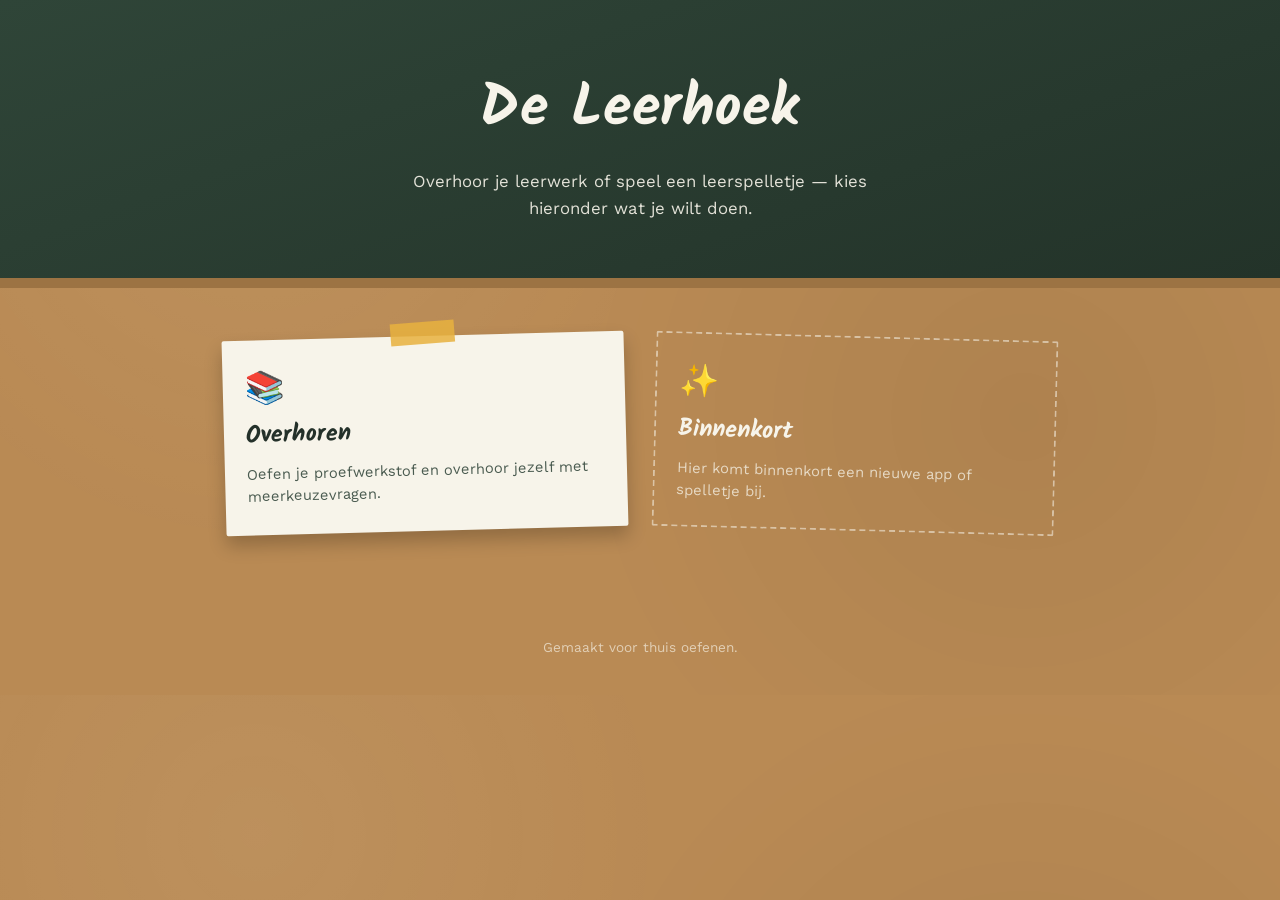
==== index.html @ abf98d05 "Add files via upload" ====
<!DOCTYPE html>
<html lang="nl">
<head>
<meta charset="UTF-8">
<meta name="viewport" content="width=device-width, initial-scale=1">
<title>De Leerhoek</title>
<link rel="preconnect" href="https://fonts.googleapis.com">
<link rel="preconnect" href="https://fonts.gstatic.com" crossorigin>
<link href="https://fonts.googleapis.com/css2?family=Kalam:wght@400;700&family=Work+Sans:wght@400;500;600&display=swap" rel="stylesheet">
<style>
  :root{
    --board-green:#2f4538;
    --board-green-dark:#233329;
    --chalk:#f7f4ea;
    --pencil-yellow:#e8b23f;
    --pencil-red:#c1453c;
    --wood:#b98a54;
    --wood-dark:#9c7343;
    --ink:#24312a;
  }
  *{box-sizing:border-box;}
  body{
    margin:0;
    font-family:'Work Sans', sans-serif;
    background:var(--wood);
    color:var(--ink);
    background-image:
      radial-gradient(circle at 20% 20%, rgba(255,255,255,0.05) 0, transparent 35%),
      radial-gradient(circle at 80% 60%, rgba(0,0,0,0.06) 0, transparent 40%);
  }
  header.hero{
    background:var(--board-green);
    background-image:linear-gradient(160deg, var(--board-green) 0%, var(--board-green-dark) 100%);
    color:var(--chalk);
    padding:64px 24px 56px;
    text-align:center;
    border-bottom:10px solid var(--wood-dark);
  }
  header.hero h1{
    font-family:'Kalam', cursive;
    font-weight:700;
    font-size:clamp(2.4rem, 6vw, 3.6rem);
    margin:0 0 12px;
    letter-spacing:0.5px;
  }
  header.hero p{
    font-size:1.05rem;
    max-width:460px;
    margin:0 auto;
    line-height:1.6;
    opacity:0.9;
  }
  main{
    max-width:880px;
    margin:0 auto;
    padding:48px 24px 80px;
  }
  .board{
    display:grid;
    grid-template-columns:repeat(auto-fit, minmax(220px, 1fr));
    gap:36px 28px;
  }
  .card{
    position:relative;
    display:block;
    background:var(--chalk);
    text-decoration:none;
    color:var(--ink);
    padding:28px 22px 24px;
    border-radius:2px;
    box-shadow:0 10px 18px rgba(0,0,0,0.22);
    transition:transform 0.15s ease, box-shadow 0.15s ease;
  }
  .card:nth-child(odd){ transform:rotate(-1.5deg); }
  .card:nth-child(even){ transform:rotate(1.5deg); }
  .card:hover{
    transform:rotate(0deg) translateY(-4px);
    box-shadow:0 16px 24px rgba(0,0,0,0.28);
  }
  .card::before{
    content:"";
    position:absolute;
    top:-14px;
    left:50%;
    transform:translateX(-50%) rotate(-3deg);
    width:64px;
    height:22px;
    background:var(--pencil-yellow);
    opacity:0.85;
  }
  .card:nth-child(even)::before{
    background:var(--pencil-red);
    transform:translateX(-50%) rotate(3deg);
  }
  .card .icon{
    font-size:2rem;
    display:block;
    margin-bottom:10px;
  }
  .card h2{
    font-family:'Kalam', cursive;
    font-size:1.5rem;
    margin:0 0 8px;
  }
  .card p{
    margin:0;
    font-size:0.92rem;
    line-height:1.5;
    color:#4a5b50;
  }
  .card.placeholder{
    background:transparent;
    border:2px dashed rgba(247,244,234,0.55);
    box-shadow:none;
    color:var(--chalk);
  }
  .card.placeholder::before{ display:none; }
  .card.placeholder h2{ color:var(--chalk); }
  .card.placeholder p{ color:rgba(247,244,234,0.75); }
  footer{
    text-align:center;
    padding:28px 24px 40px;
    color:rgba(247,244,234,0.65);
    font-size:0.85rem;
  }
</style>
</head>
<body>

<header class="hero">
  <h1>De Leerhoek</h1>
  <p>Overhoor je leerwerk of speel een leerspelletje — kies hieronder wat je wilt doen.</p>
</header>

<main>
  <div class="board">
    <a class="card" href="overhoren-mc.html">
      <span class="icon">📚</span>
      <h2>Overhoren</h2>
      <p>Oefen je proefwerkstof en overhoor jezelf met meerkeuzevragen.</p>
    </a>

    <div class="card placeholder">
      <span class="icon">✨</span>
      <h2>Binnenkort</h2>
      <p>Hier komt binnenkort een nieuwe app of spelletje bij.</p>
    </div>
  </div>
</main>

<footer>
  Gemaakt voor thuis oefenen.
</footer>

</body>
</html>
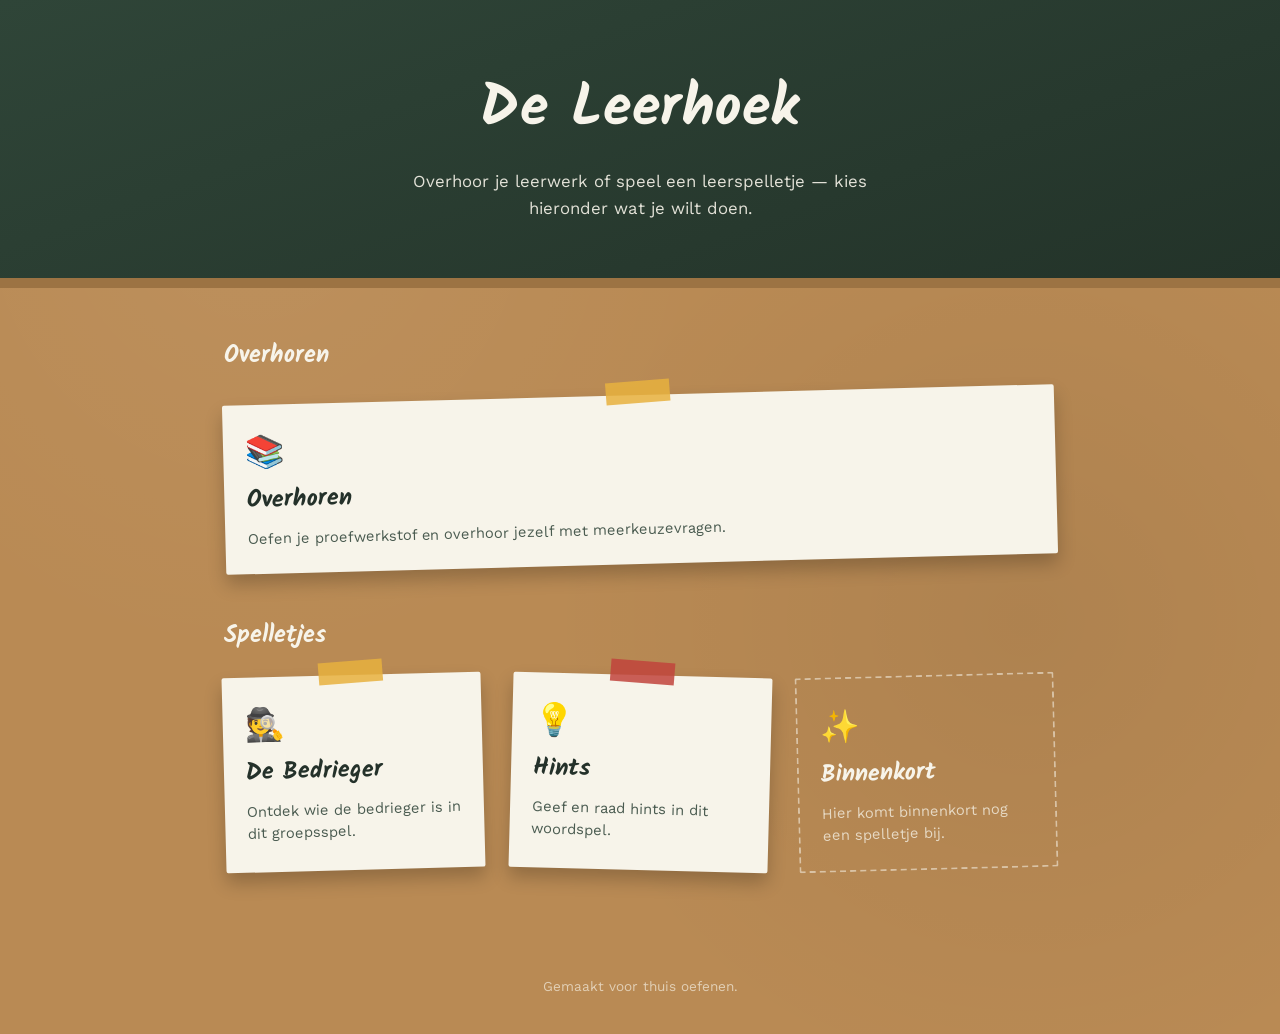
==== commit 350214bf: "Add files via upload Spelletjes erbij" ====
--- a/index.html
+++ b/index.html
@@ -117,6 +117,13 @@
   .card.placeholder::before{ display:none; }
   .card.placeholder h2{ color:var(--chalk); }
   .card.placeholder p{ color:rgba(247,244,234,0.75); }
+  .section-title{
+    font-family:'Kalam', cursive;
+    color:var(--chalk);
+    font-size:1.5rem;
+    margin:0 0 20px;
+  }
+  .section + .section{ margin-top:52px; }
   footer{
     text-align:center;
     padding:28px 24px 40px;
@@ -133,17 +140,37 @@
 </header>
 
 <main>
-  <div class="board">
-    <a class="card" href="overhoren-mc.html">
-      <span class="icon">📚</span>
-      <h2>Overhoren</h2>
-      <p>Oefen je proefwerkstof en overhoor jezelf met meerkeuzevragen.</p>
-    </a>
+  <div class="section">
+    <h2 class="section-title">Overhoren</h2>
+    <div class="board">
+      <a class="card" href="overhoren-mc.html">
+        <span class="icon">📚</span>
+        <h2>Overhoren</h2>
+        <p>Oefen je proefwerkstof en overhoor jezelf met meerkeuzevragen.</p>
+      </a>
+    </div>
+  </div>
 
-    <div class="card placeholder">
-      <span class="icon">✨</span>
-      <h2>Binnenkort</h2>
-      <p>Hier komt binnenkort een nieuwe app of spelletje bij.</p>
+  <div class="section">
+    <h2 class="section-title">Spelletjes</h2>
+    <div class="board">
+      <a class="card" href="de-bedrieger.html">
+        <span class="icon">🕵️</span>
+        <h2>De Bedrieger</h2>
+        <p>Ontdek wie de bedrieger is in dit groepsspel.</p>
+      </a>
+
+      <a class="card" href="hints.html">
+        <span class="icon">💡</span>
+        <h2>Hints</h2>
+        <p>Geef en raad hints in dit woordspel.</p>
+      </a>
+
+      <div class="card placeholder">
+        <span class="icon">✨</span>
+        <h2>Binnenkort</h2>
+        <p>Hier komt binnenkort nog een spelletje bij.</p>
+      </div>
     </div>
   </div>
 </main>
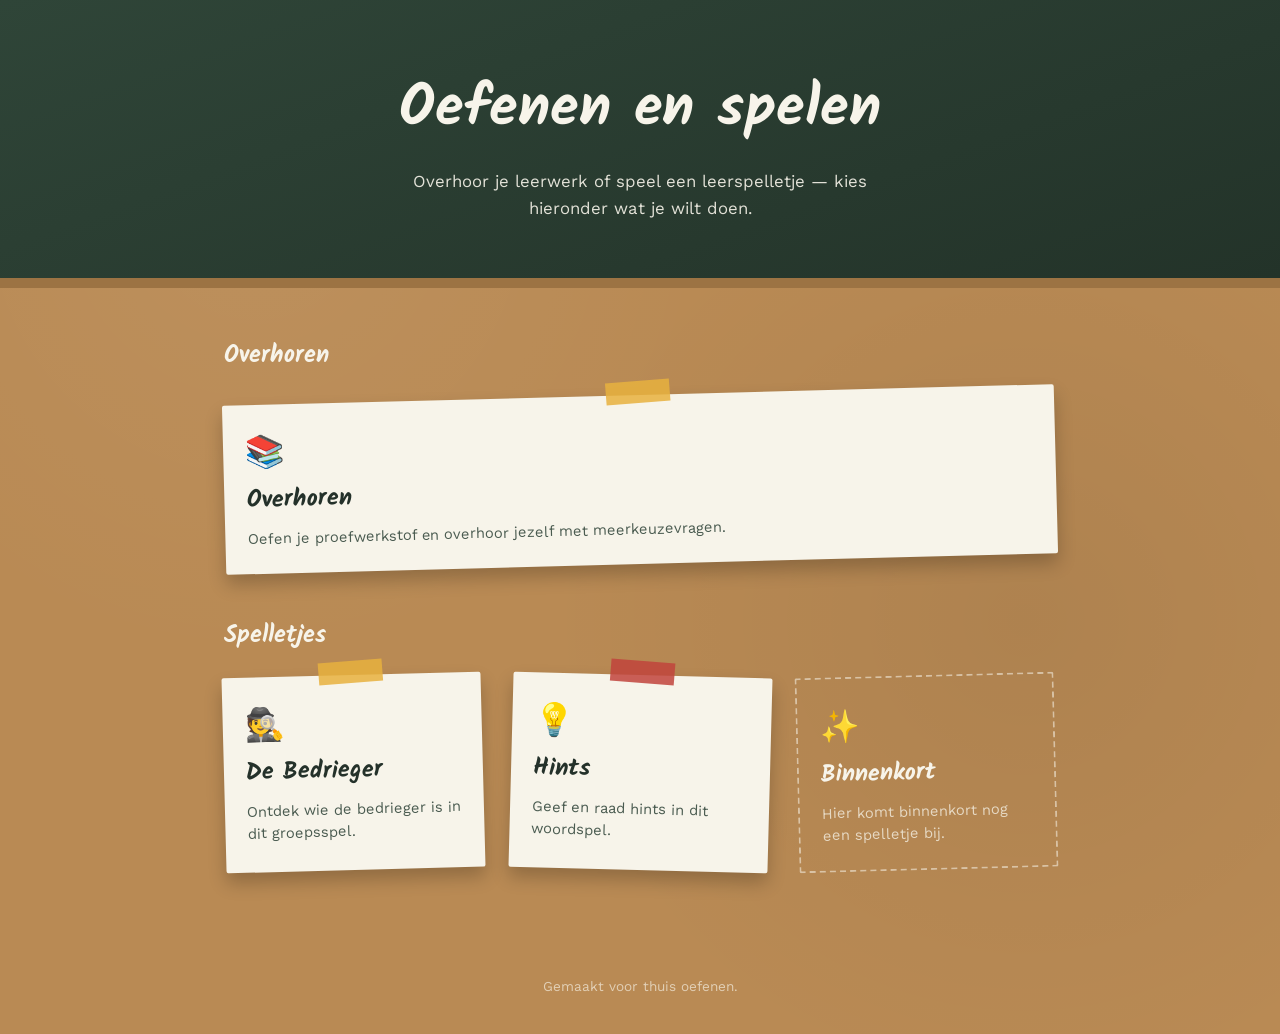
==== commit cd71008a: "Update index.html" ====
--- a/index.html
+++ b/index.html
@@ -3,7 +3,7 @@
 <head>
 <meta charset="UTF-8">
 <meta name="viewport" content="width=device-width, initial-scale=1">
-<title>De Leerhoek</title>
+<title>Oefenen en spelen</title>
 <link rel="preconnect" href="https://fonts.googleapis.com">
 <link rel="preconnect" href="https://fonts.gstatic.com" crossorigin>
 <link href="https://fonts.googleapis.com/css2?family=Kalam:wght@400;700&family=Work+Sans:wght@400;500;600&display=swap" rel="stylesheet">
@@ -135,7 +135,7 @@
 <body>
 
 <header class="hero">
-  <h1>De Leerhoek</h1>
+  <h1>Oefenen en spelen</h1>
   <p>Overhoor je leerwerk of speel een leerspelletje — kies hieronder wat je wilt doen.</p>
 </header>
 
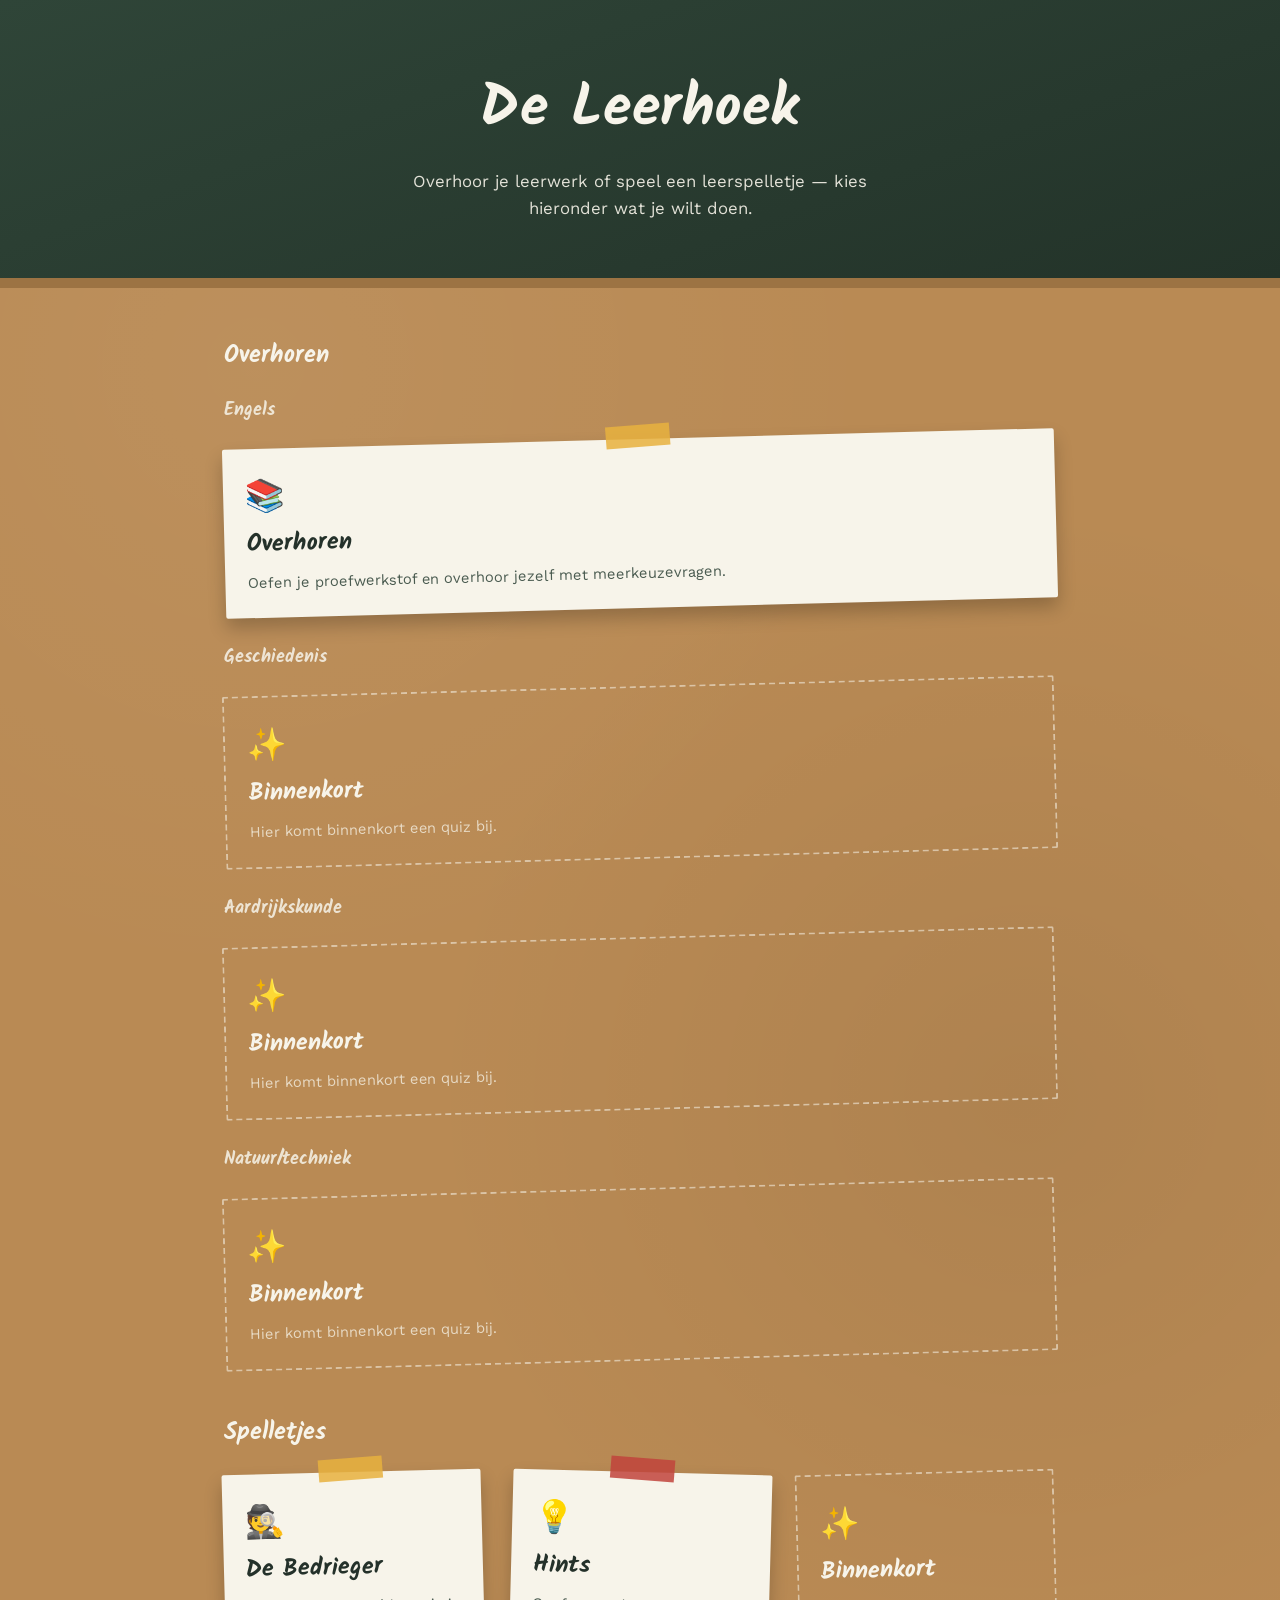
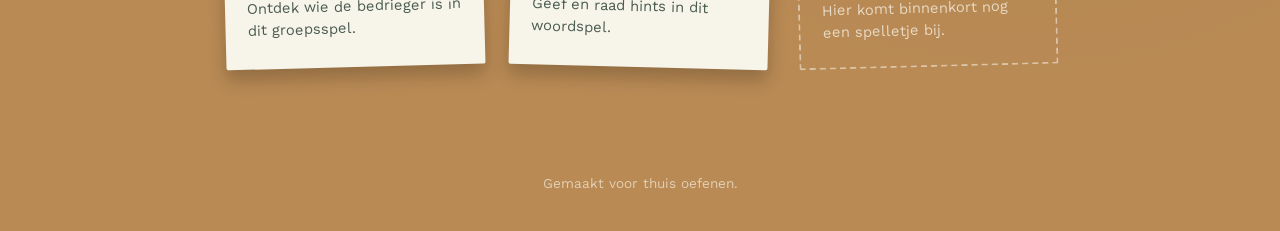
==== commit a218c477: "Add files via upload" ====
--- a/index.html
+++ b/index.html
@@ -3,7 +3,7 @@
 <head>
 <meta charset="UTF-8">
 <meta name="viewport" content="width=device-width, initial-scale=1">
-<title>Oefenen en spelen</title>
+<title>De Leerhoek</title>
 <link rel="preconnect" href="https://fonts.googleapis.com">
 <link rel="preconnect" href="https://fonts.gstatic.com" crossorigin>
 <link href="https://fonts.googleapis.com/css2?family=Kalam:wght@400;700&family=Work+Sans:wght@400;500;600&display=swap" rel="stylesheet">
@@ -124,6 +124,14 @@
     margin:0 0 20px;
   }
   .section + .section{ margin-top:52px; }
+  .subject-title{
+    font-family:'Kalam', cursive;
+    color:var(--chalk);
+    font-size:1.15rem;
+    opacity:0.85;
+    margin:0 0 14px;
+  }
+  .subject + .subject{ margin-top:34px; }
   footer{
     text-align:center;
     padding:28px 24px 40px;
@@ -135,19 +143,56 @@
 <body>
 
 <header class="hero">
-  <h1>Oefenen en spelen</h1>
+  <h1>De Leerhoek</h1>
   <p>Overhoor je leerwerk of speel een leerspelletje — kies hieronder wat je wilt doen.</p>
 </header>
 
 <main>
   <div class="section">
     <h2 class="section-title">Overhoren</h2>
-    <div class="board">
-      <a class="card" href="overhoren-mc.html">
-        <span class="icon">📚</span>
-        <h2>Overhoren</h2>
-        <p>Oefen je proefwerkstof en overhoor jezelf met meerkeuzevragen.</p>
-      </a>
+
+    <div class="subject">
+      <h3 class="subject-title">Engels</h3>
+      <div class="board">
+        <a class="card" href="overhoren-mc.html">
+          <span class="icon">📚</span>
+          <h2>Overhoren</h2>
+          <p>Oefen je proefwerkstof en overhoor jezelf met meerkeuzevragen.</p>
+        </a>
+      </div>
+    </div>
+
+    <div class="subject">
+      <h3 class="subject-title">Geschiedenis</h3>
+      <div class="board">
+        <div class="card placeholder">
+          <span class="icon">✨</span>
+          <h2>Binnenkort</h2>
+          <p>Hier komt binnenkort een quiz bij.</p>
+        </div>
+      </div>
+    </div>
+
+    <div class="subject">
+      <h3 class="subject-title">Aardrijkskunde</h3>
+      <div class="board">
+        <div class="card placeholder">
+          <span class="icon">✨</span>
+          <h2>Binnenkort</h2>
+          <p>Hier komt binnenkort een quiz bij.</p>
+        </div>
+      </div>
+    </div>
+
+    <div class="subject">
+      <h3 class="subject-title">Natuur/techniek</h3>
+      <div class="board">
+        <div class="card placeholder">
+          <span class="icon">✨</span>
+          <h2>Binnenkort</h2>
+          <p>Hier komt binnenkort een quiz bij.</p>
+        </div>
+      </div>
     </div>
   </div>
 
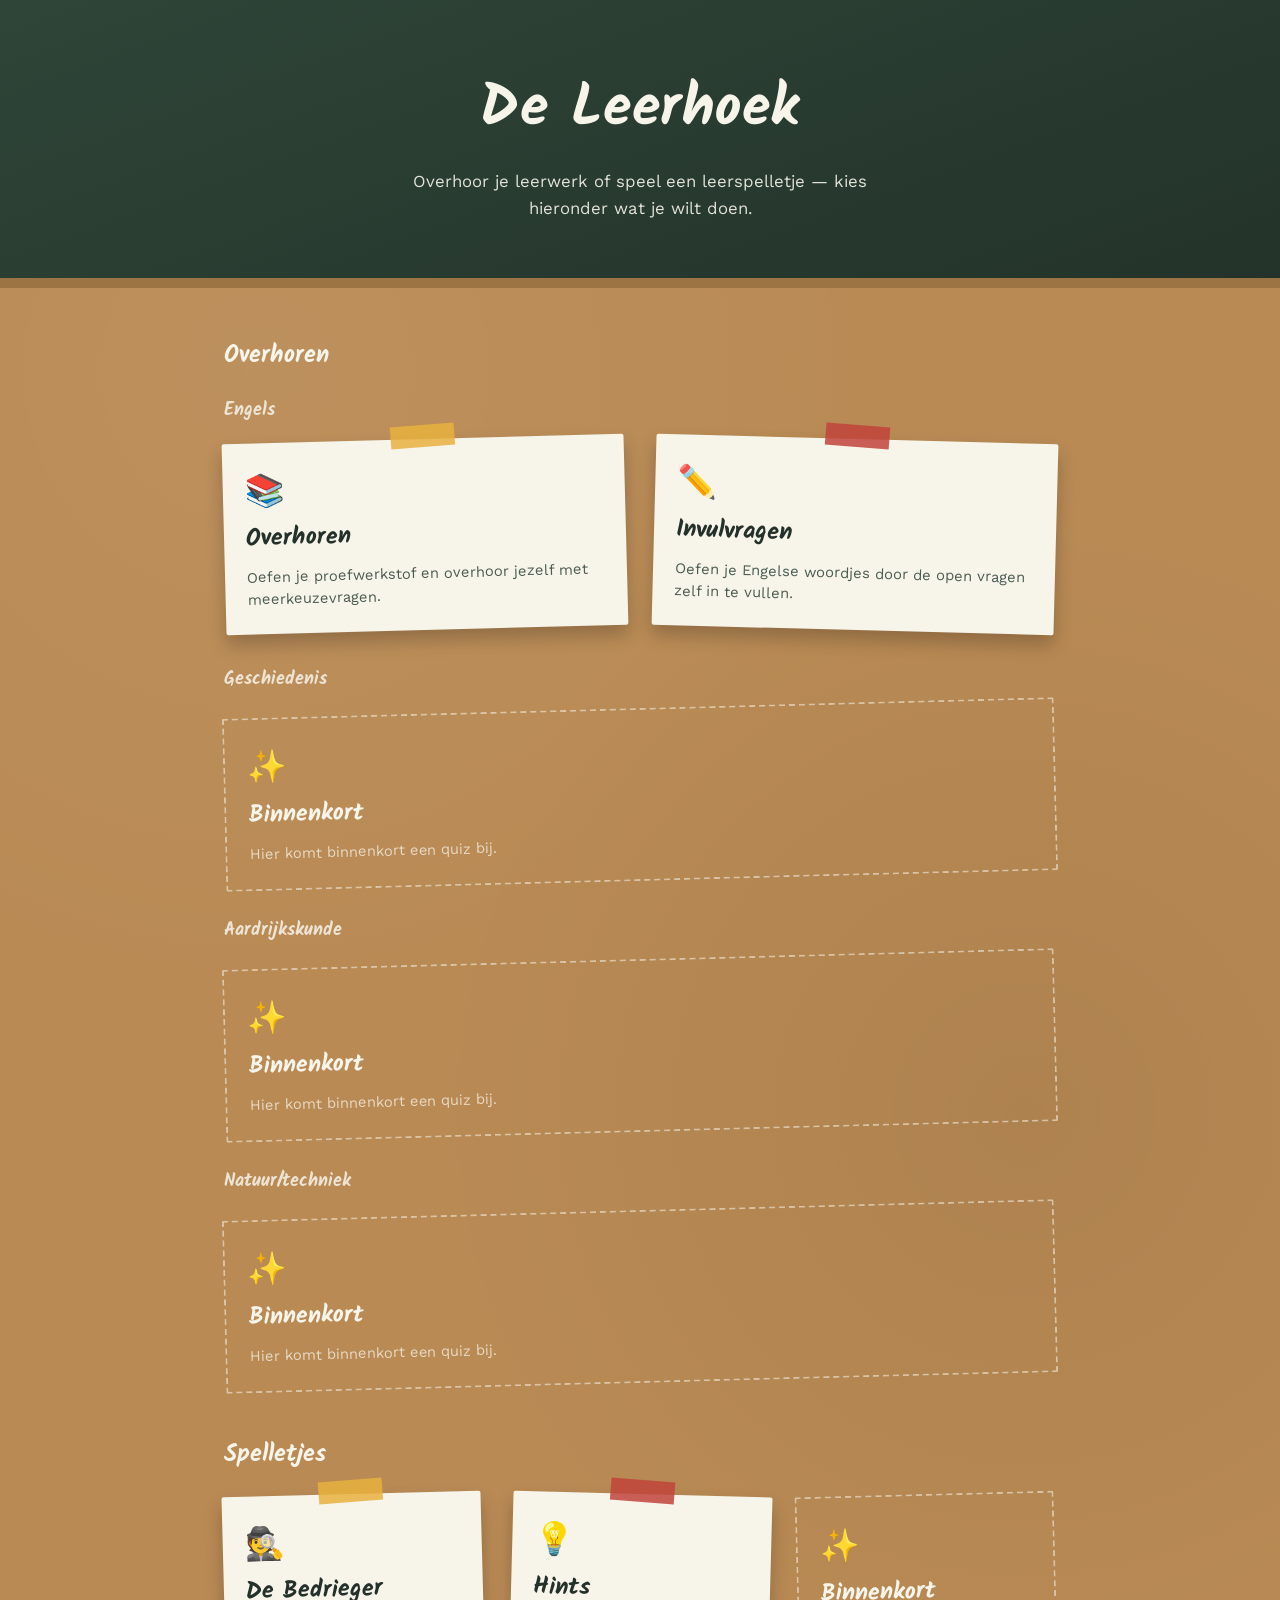
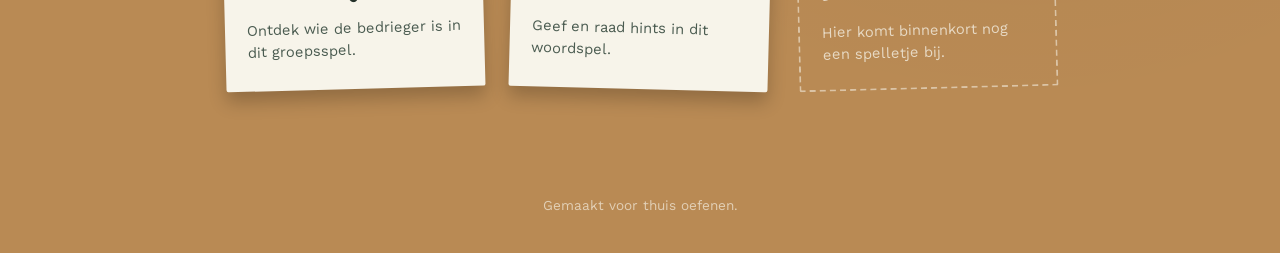
==== commit 466f9a4d: "Update index.html" ====
--- a/index.html
+++ b/index.html
@@ -159,6 +159,12 @@
           <h2>Overhoren</h2>
           <p>Oefen je proefwerkstof en overhoor jezelf met meerkeuzevragen.</p>
         </a>
+        
+        <a class="card" href="overhoren-invullen.html">
+  <span class="icon">✏️</span>
+  <h2>Invulvragen</h2>
+  <p>Oefen je Engelse woordjes door de open vragen zelf in te vullen.</p>
+</a>
       </div>
     </div>
 
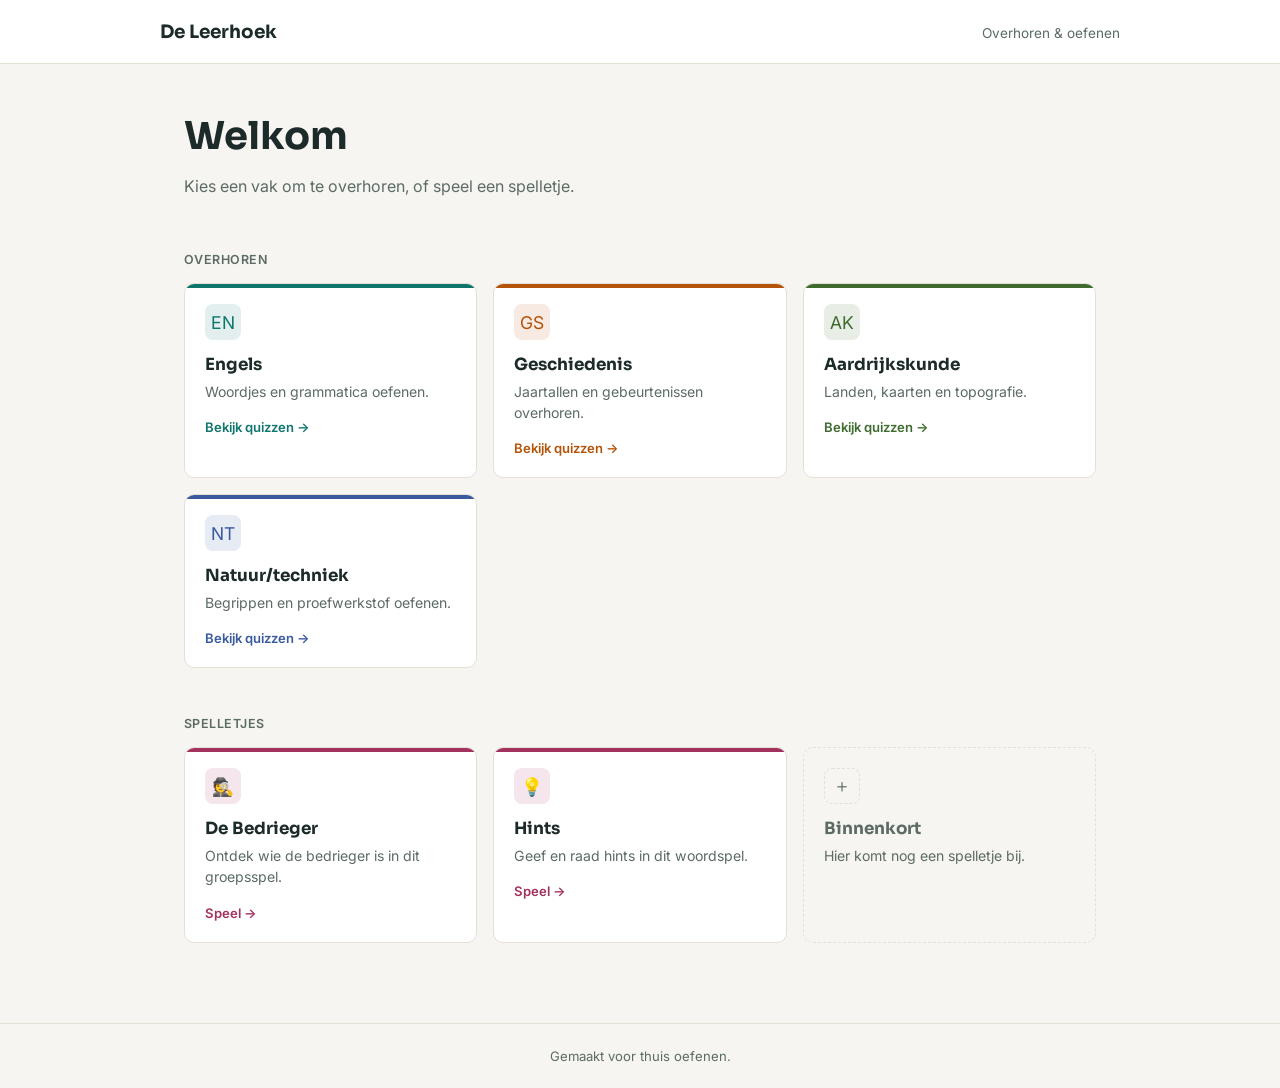
==== commit 241f86f9: "Add files via upload" ====
--- a/index.html
+++ b/index.html
@@ -6,229 +6,84 @@
 <title>De Leerhoek</title>
 <link rel="preconnect" href="https://fonts.googleapis.com">
 <link rel="preconnect" href="https://fonts.gstatic.com" crossorigin>
-<link href="https://fonts.googleapis.com/css2?family=Kalam:wght@400;700&family=Work+Sans:wght@400;500;600&display=swap" rel="stylesheet">
-<style>
-  :root{
-    --board-green:#2f4538;
-    --board-green-dark:#233329;
-    --chalk:#f7f4ea;
-    --pencil-yellow:#e8b23f;
-    --pencil-red:#c1453c;
-    --wood:#b98a54;
-    --wood-dark:#9c7343;
-    --ink:#24312a;
-  }
-  *{box-sizing:border-box;}
-  body{
-    margin:0;
-    font-family:'Work Sans', sans-serif;
-    background:var(--wood);
-    color:var(--ink);
-    background-image:
-      radial-gradient(circle at 20% 20%, rgba(255,255,255,0.05) 0, transparent 35%),
-      radial-gradient(circle at 80% 60%, rgba(0,0,0,0.06) 0, transparent 40%);
-  }
-  header.hero{
-    background:var(--board-green);
-    background-image:linear-gradient(160deg, var(--board-green) 0%, var(--board-green-dark) 100%);
-    color:var(--chalk);
-    padding:64px 24px 56px;
-    text-align:center;
-    border-bottom:10px solid var(--wood-dark);
-  }
-  header.hero h1{
-    font-family:'Kalam', cursive;
-    font-weight:700;
-    font-size:clamp(2.4rem, 6vw, 3.6rem);
-    margin:0 0 12px;
-    letter-spacing:0.5px;
-  }
-  header.hero p{
-    font-size:1.05rem;
-    max-width:460px;
-    margin:0 auto;
-    line-height:1.6;
-    opacity:0.9;
-  }
-  main{
-    max-width:880px;
-    margin:0 auto;
-    padding:48px 24px 80px;
-  }
-  .board{
-    display:grid;
-    grid-template-columns:repeat(auto-fit, minmax(220px, 1fr));
-    gap:36px 28px;
-  }
-  .card{
-    position:relative;
-    display:block;
-    background:var(--chalk);
-    text-decoration:none;
-    color:var(--ink);
-    padding:28px 22px 24px;
-    border-radius:2px;
-    box-shadow:0 10px 18px rgba(0,0,0,0.22);
-    transition:transform 0.15s ease, box-shadow 0.15s ease;
-  }
-  .card:nth-child(odd){ transform:rotate(-1.5deg); }
-  .card:nth-child(even){ transform:rotate(1.5deg); }
-  .card:hover{
-    transform:rotate(0deg) translateY(-4px);
-    box-shadow:0 16px 24px rgba(0,0,0,0.28);
-  }
-  .card::before{
-    content:"";
-    position:absolute;
-    top:-14px;
-    left:50%;
-    transform:translateX(-50%) rotate(-3deg);
-    width:64px;
-    height:22px;
-    background:var(--pencil-yellow);
-    opacity:0.85;
-  }
-  .card:nth-child(even)::before{
-    background:var(--pencil-red);
-    transform:translateX(-50%) rotate(3deg);
-  }
-  .card .icon{
-    font-size:2rem;
-    display:block;
-    margin-bottom:10px;
-  }
-  .card h2{
-    font-family:'Kalam', cursive;
-    font-size:1.5rem;
-    margin:0 0 8px;
-  }
-  .card p{
-    margin:0;
-    font-size:0.92rem;
-    line-height:1.5;
-    color:#4a5b50;
-  }
-  .card.placeholder{
-    background:transparent;
-    border:2px dashed rgba(247,244,234,0.55);
-    box-shadow:none;
-    color:var(--chalk);
-  }
-  .card.placeholder::before{ display:none; }
-  .card.placeholder h2{ color:var(--chalk); }
-  .card.placeholder p{ color:rgba(247,244,234,0.75); }
-  .section-title{
-    font-family:'Kalam', cursive;
-    color:var(--chalk);
-    font-size:1.5rem;
-    margin:0 0 20px;
-  }
-  .section + .section{ margin-top:52px; }
-  .subject-title{
-    font-family:'Kalam', cursive;
-    color:var(--chalk);
-    font-size:1.15rem;
-    opacity:0.85;
-    margin:0 0 14px;
-  }
-  .subject + .subject{ margin-top:34px; }
-  footer{
-    text-align:center;
-    padding:28px 24px 40px;
-    color:rgba(247,244,234,0.65);
-    font-size:0.85rem;
-  }
-</style>
+<link href="https://fonts.googleapis.com/css2?family=Sora:wght@600;700&family=Inter:wght@400;500;600&display=swap" rel="stylesheet">
+<link rel="stylesheet" href="style.css">
 </head>
 <body>
 
-<header class="hero">
-  <h1>De Leerhoek</h1>
-  <p>Overhoor je leerwerk of speel een leerspelletje — kies hieronder wat je wilt doen.</p>
+<header class="top">
+  <div class="inner">
+    <a class="brand" href="index.html">De Leerhoek</a>
+    <span class="tagline">Overhoren &amp; oefenen</span>
+  </div>
 </header>
+
+<div class="hero">
+  <h1>Welkom</h1>
+  <p>Kies een vak om te overhoren, of speel een spelletje.</p>
+</div>
 
 <main>
   <div class="section">
-    <h2 class="section-title">Overhoren</h2>
+    <p class="section-label">Overhoren</p>
+    <div class="grid">
+      <a class="card engels" href="engels.html">
+        <div class="badge">EN</div>
+        <h3>Engels</h3>
+        <p>Woordjes en grammatica oefenen.</p>
+        <span class="go">Bekijk quizzen →</span>
+      </a>
 
-    <div class="subject">
-      <h3 class="subject-title">Engels</h3>
-      <div class="board">
-        <a class="card" href="overhoren-mc.html">
-          <span class="icon">📚</span>
-          <h2>Overhoren</h2>
-          <p>Oefen je proefwerkstof en overhoor jezelf met meerkeuzevragen.</p>
-        </a>
-        
-        <a class="card" href="overhoren-invullen.html">
-  <span class="icon">✏️</span>
-  <h2>Invulvragen</h2>
-  <p>Oefen je Engelse woordjes door de open vragen zelf in te vullen.</p>
-</a>
-      </div>
-    </div>
+      <a class="card geschiedenis" href="geschiedenis.html">
+        <div class="badge">GS</div>
+        <h3>Geschiedenis</h3>
+        <p>Jaartallen en gebeurtenissen overhoren.</p>
+        <span class="go">Bekijk quizzen →</span>
+      </a>
 
-    <div class="subject">
-      <h3 class="subject-title">Geschiedenis</h3>
-      <div class="board">
-        <div class="card placeholder">
-          <span class="icon">✨</span>
-          <h2>Binnenkort</h2>
-          <p>Hier komt binnenkort een quiz bij.</p>
-        </div>
-      </div>
-    </div>
+      <a class="card aardrijkskunde" href="aardrijkskunde.html">
+        <div class="badge">AK</div>
+        <h3>Aardrijkskunde</h3>
+        <p>Landen, kaarten en topografie.</p>
+        <span class="go">Bekijk quizzen →</span>
+      </a>
 
-    <div class="subject">
-      <h3 class="subject-title">Aardrijkskunde</h3>
-      <div class="board">
-        <div class="card placeholder">
-          <span class="icon">✨</span>
-          <h2>Binnenkort</h2>
-          <p>Hier komt binnenkort een quiz bij.</p>
-        </div>
-      </div>
-    </div>
-
-    <div class="subject">
-      <h3 class="subject-title">Natuur/techniek</h3>
-      <div class="board">
-        <div class="card placeholder">
-          <span class="icon">✨</span>
-          <h2>Binnenkort</h2>
-          <p>Hier komt binnenkort een quiz bij.</p>
-        </div>
-      </div>
+      <a class="card natuur" href="natuur-techniek.html">
+        <div class="badge">NT</div>
+        <h3>Natuur/techniek</h3>
+        <p>Begrippen en proefwerkstof oefenen.</p>
+        <span class="go">Bekijk quizzen →</span>
+      </a>
     </div>
   </div>
 
   <div class="section">
-    <h2 class="section-title">Spelletjes</h2>
-    <div class="board">
-      <a class="card" href="de-bedrieger.html">
-        <span class="icon">🕵️</span>
-        <h2>De Bedrieger</h2>
+    <p class="section-label">Spelletjes</p>
+    <div class="grid">
+      <a class="card spel" href="de-bedrieger.html">
+        <div class="badge">🕵️</div>
+        <h3>De Bedrieger</h3>
         <p>Ontdek wie de bedrieger is in dit groepsspel.</p>
+        <span class="go">Speel →</span>
       </a>
 
-      <a class="card" href="hints.html">
-        <span class="icon">💡</span>
-        <h2>Hints</h2>
+      <a class="card spel" href="hints.html">
+        <div class="badge">💡</div>
+        <h3>Hints</h3>
         <p>Geef en raad hints in dit woordspel.</p>
+        <span class="go">Speel →</span>
       </a>
 
-      <div class="card placeholder">
-        <span class="icon">✨</span>
-        <h2>Binnenkort</h2>
-        <p>Hier komt binnenkort nog een spelletje bij.</p>
+      <div class="card empty">
+        <div class="badge">＋</div>
+        <h3>Binnenkort</h3>
+        <p>Hier komt nog een spelletje bij.</p>
       </div>
     </div>
   </div>
 </main>
 
-<footer>
-  Gemaakt voor thuis oefenen.
-</footer>
+<footer>Gemaakt voor thuis oefenen.</footer>
 
 </body>
 </html>
--- a/style.css
+++ b/style.css
@@ -0,0 +1,178 @@
+:root{
+  --ink:#1c2b2a;
+  --bg:#f6f5f1;
+  --surface:#ffffff;
+  --border:#e4e0d6;
+  --teal:#0f766e;
+  --teal-dark:#0b5c56;
+  --muted:#5c6b64;
+
+  --c-engels:#0f766e;
+  --c-geschiedenis:#b4530a;
+  --c-aardrijkskunde:#3f6b2f;
+  --c-natuur:#3a5a9e;
+  --c-spel:#a3325f;
+}
+*{box-sizing:border-box;}
+body{
+  margin:0;
+  font-family:'Inter', sans-serif;
+  background:var(--bg);
+  color:var(--ink);
+}
+h1,h2,h3{
+  font-family:'Sora', sans-serif;
+  margin:0;
+}
+
+/* Header */
+header.top{
+  background:var(--surface);
+  border-bottom:1px solid var(--border);
+  padding:20px 24px;
+}
+header.top .inner{
+  max-width:960px;
+  margin:0 auto;
+  display:flex;
+  align-items:baseline;
+  justify-content:space-between;
+  flex-wrap:wrap;
+  gap:6px;
+}
+header.top a.brand{
+  font-family:'Sora', sans-serif;
+  font-weight:700;
+  font-size:1.15rem;
+  color:var(--ink);
+  text-decoration:none;
+}
+header.top .tagline{
+  font-size:0.85rem;
+  color:var(--muted);
+}
+
+/* Hero (homepage only) */
+.hero{
+  max-width:960px;
+  margin:0 auto;
+  padding:48px 24px 8px;
+}
+.hero h1{
+  font-size:clamp(1.8rem, 4vw, 2.4rem);
+  margin-bottom:8px;
+}
+.hero p{
+  color:var(--muted);
+  font-size:1rem;
+  max-width:520px;
+}
+
+/* Breadcrumb (subpages) */
+.breadcrumb{
+  max-width:960px;
+  margin:0 auto;
+  padding:28px 24px 0;
+}
+.breadcrumb a{
+  color:var(--teal);
+  text-decoration:none;
+  font-size:0.9rem;
+  font-weight:500;
+}
+.breadcrumb a:hover{ text-decoration:underline; }
+
+main{
+  max-width:960px;
+  margin:0 auto;
+  padding:32px 24px 80px;
+}
+
+.section-label{
+  font-size:0.78rem;
+  font-weight:600;
+  letter-spacing:0.04em;
+  color:var(--muted);
+  text-transform:uppercase;
+  margin:0 0 16px;
+}
+.section + .section{ margin-top:48px; }
+
+.grid{
+  display:grid;
+  grid-template-columns:repeat(auto-fit, minmax(220px, 1fr));
+  gap:16px;
+}
+
+/* Card */
+.card{
+  display:block;
+  background:var(--surface);
+  border:1px solid var(--border);
+  border-radius:10px;
+  padding:20px;
+  text-decoration:none;
+  color:var(--ink);
+  transition:box-shadow 0.15s ease, transform 0.15s ease, border-color 0.15s ease;
+  position:relative;
+  overflow:hidden;
+}
+.card::before{
+  content:"";
+  position:absolute;
+  top:0; left:0; right:0;
+  height:4px;
+  background:var(--accent, var(--teal));
+}
+.card:hover{
+  box-shadow:0 6px 16px rgba(28,43,42,0.08);
+  transform:translateY(-2px);
+  border-color:var(--accent, var(--teal));
+}
+.card .badge{
+  width:36px; height:36px;
+  border-radius:8px;
+  background:color-mix(in srgb, var(--accent, var(--teal)) 12%, white);
+  color:var(--accent, var(--teal));
+  display:flex; align-items:center; justify-content:center;
+  font-size:1.1rem;
+  margin-bottom:14px;
+}
+.card h3{
+  font-size:1.05rem;
+  margin-bottom:6px;
+}
+.card p{
+  font-size:0.88rem;
+  color:var(--muted);
+  margin:0 0 14px;
+  line-height:1.5;
+}
+.card .go{
+  font-size:0.82rem;
+  font-weight:600;
+  color:var(--accent, var(--teal));
+}
+
+.card.empty{
+  background:transparent;
+  border:1.5px dashed var(--border);
+  color:var(--muted);
+}
+.card.empty::before{ display:none; }
+.card.empty .badge{ background:transparent; border:1.5px dashed var(--border); color:var(--muted); }
+
+/* Category accent per vak */
+.card.engels{ --accent:var(--c-engels); }
+.card.geschiedenis{ --accent:var(--c-geschiedenis); }
+.card.aardrijkskunde{ --accent:var(--c-aardrijkskunde); }
+.card.natuur{ --accent:var(--c-natuur); }
+.card.spel{ --accent:var(--c-spel); }
+
+footer{
+  text-align:center;
+  padding:24px;
+  color:var(--muted);
+  font-size:0.82rem;
+  border-top:1px solid var(--border);
+}
